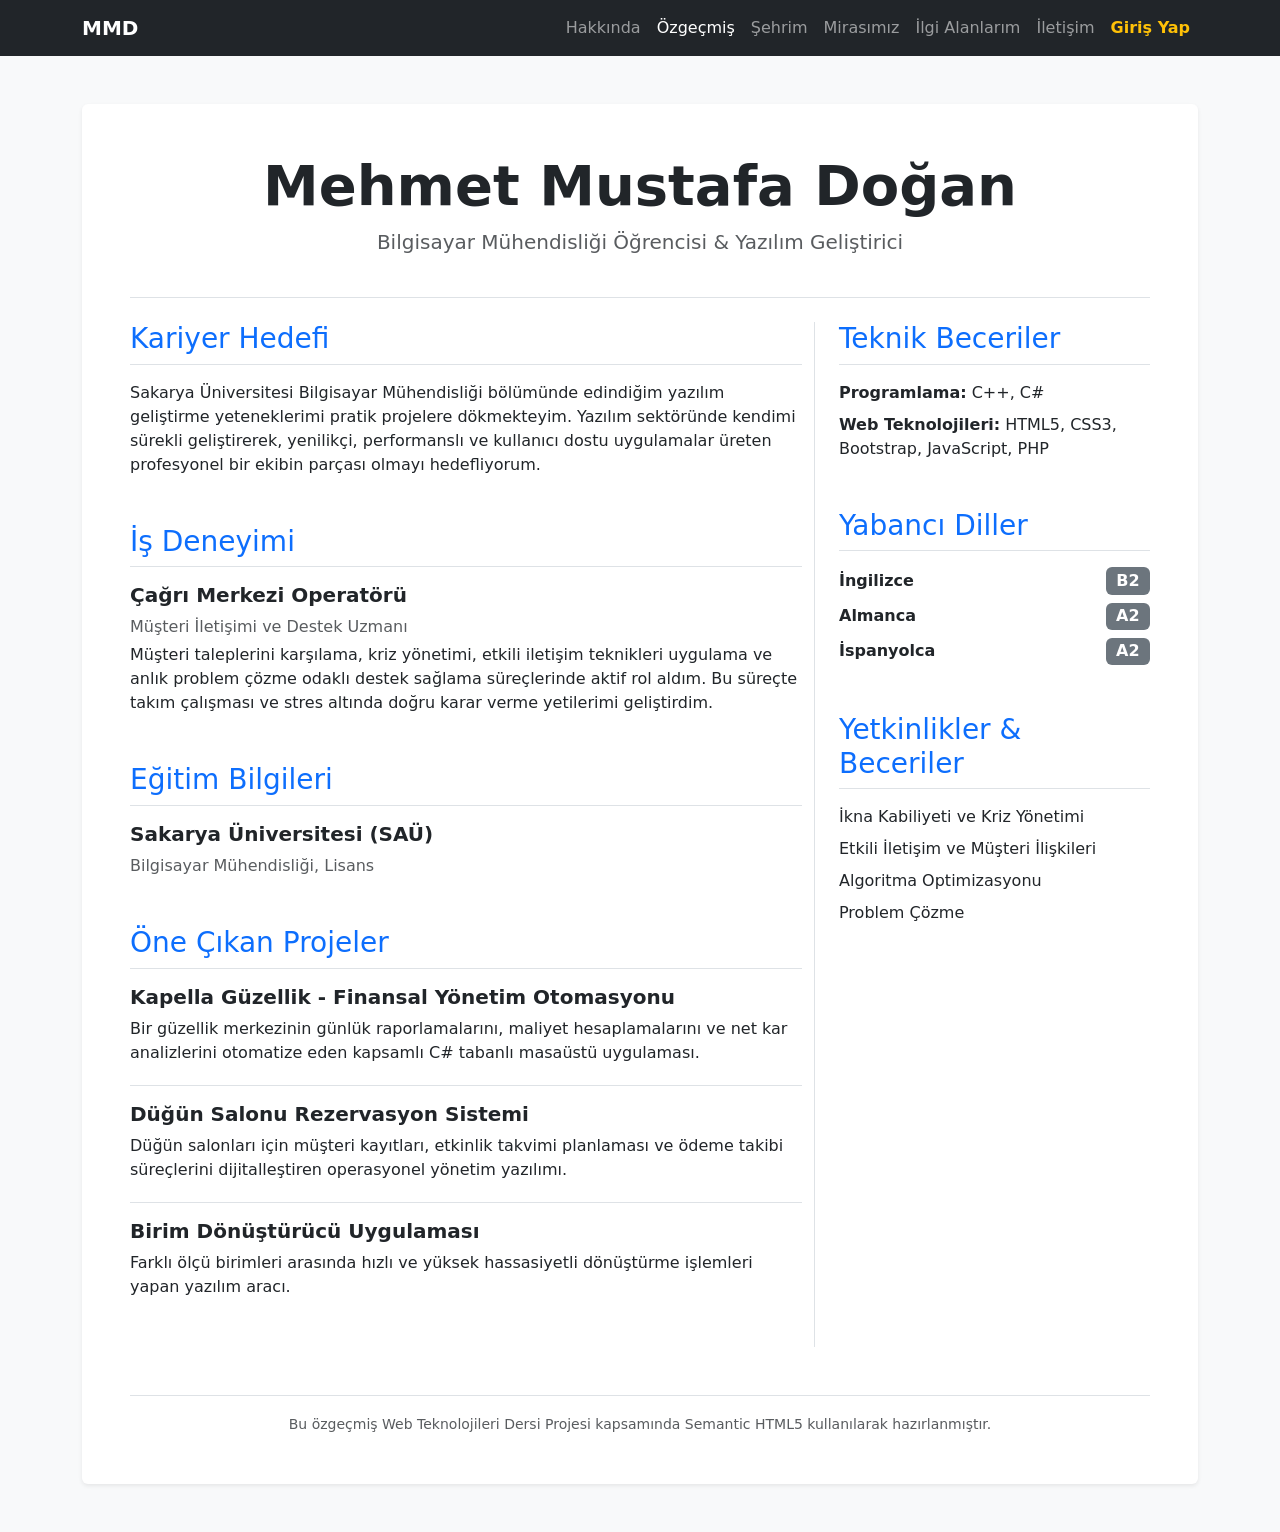
==== cv.html @ 3327d878 "CV güncellemesi eklendi" ====
<!DOCTYPE html>
<html lang="tr">
<head>
    <meta charset="UTF-8">
    <meta name="viewport" content="width=device-width, initial-scale=1.0">
    <title>Özgeçmiş | Mehmet Mustafa Doğan</title>
    <!-- Bootstrap CSS -->
    <link href="https://cdn.jsdelivr.net/npm/bootstrap@5.3.3/dist/css/bootstrap.min.css" rel="stylesheet">
    <link rel="stylesheet" href="style.css">
</head>
<body class="bg-light">

    <!-- Üst Menü (Navbar) -->
    <nav class="navbar navbar-expand-lg navbar-dark bg-dark">
        <div class="container">
            <a class="navbar-brand fw-bold" href="index.html">MMD</a>
            <button class="navbar-toggler" type="button" data-bs-toggle="collapse" data-bs-target="#navbarNav">
                <span class="navbar-toggler-icon"></span>
            </button>
            <div class="collapse navbar-collapse" id="navbarNav">
                <ul class="navbar-nav ms-auto">
                    <li class="nav-item"><a class="nav-link" href="index.html">Hakkında</a></li>
                    <li class="nav-item"><a class="nav-link active" href="cv.html">Özgeçmiş</a></li>
                    <li class="nav-item"><a class="nav-link" href="sehrim.html">Şehrim</a></li>
                    <li class="nav-item"><a class="nav-link" href="miras.html">Mirasımız</a></li>
                    <li class="nav-item"><a class="nav-link" href="ilgialanlari.html">İlgi Alanlarım</a></li>
                    <li class="nav-item"><a class="nav-link" href="iletisim.html">İletişim</a></li>
                    <li class="nav-item"><a class="nav-link text-warning fw-bold" href="login.html">Giriş Yap</a></li>
                </ul>
            </div>
        </div>
    </nav>

    <!-- CV Ana İçeriği (Semantik Etiketler Kullanıldı) -->
    <main class="container mt-5 mb-5">
        <div class="bg-white p-5 rounded shadow-sm">
            
            <!-- Başlık Semantiği -->
            <header class="text-center border-bottom pb-4 mb-4">
                <h1 class="display-4 fw-bold">Mehmet Mustafa Doğan</h1>
                <p class="lead text-muted">Bilgisayar Mühendisliği Öğrencisi & Yazılım Geliştirici</p>
            </header>

            <div class="row">
                <!-- Sol Kolon: Eğitim, Deneyim ve Projeler -->
                <div class="col-md-8">
                    
                    <!-- Kariyer Hedefi Bölümü -->
                    <section class="mb-5">
                        <h3 class="text-primary border-bottom pb-2">Kariyer Hedefi</h3>
                        <article class="mt-3">
                            <p>Sakarya Üniversitesi Bilgisayar Mühendisliği bölümünde edindiğim yazılım geliştirme yeteneklerimi pratik projelere dökmekteyim. Yazılım sektöründe kendimi sürekli geliştirerek, yenilikçi, performanslı ve kullanıcı dostu uygulamalar üreten profesyonel bir ekibin parçası olmayı hedefliyorum.</p>
                        </article>
                    </section>

                    <!-- İş Deneyimi Bölümü -->
                    <section class="mb-5">
                        <h3 class="text-primary border-bottom pb-2">İş Deneyimi</h3>
                        <article class="mt-3">
                            <h5 class="fw-bold">Çağrı Merkezi Operatörü</h5>
                            <p class="text-muted mb-1">Müşteri İletişimi ve Destek Uzmanı</p>
                            <p class="mb-1">Müşteri taleplerini karşılama, kriz yönetimi, etkili iletişim teknikleri uygulama ve anlık problem çözme odaklı destek sağlama süreçlerinde aktif rol aldım. Bu süreçte takım çalışması ve stres altında doğru karar verme yetilerimi geliştirdim.</p>
                        </article>
                    </section>

                    <!-- Eğitim Bölümü -->
                    <section class="mb-5">
                        <h3 class="text-primary border-bottom pb-2">Eğitim Bilgileri</h3>
                        <article class="mt-3">
                            <h5 class="fw-bold">Sakarya Üniversitesi (SAÜ)</h5>
                            <p class="text-muted mb-1">Bilgisayar Mühendisliği, Lisans</p>
                        </article>
                    </section>

                    <!-- Projeler Bölümü -->
                    <section class="mb-5">
                        <h3 class="text-primary border-bottom pb-2">Öne Çıkan Projeler</h3>
                        
                        <article class="mt-3 mb-3 border-bottom pb-3">
                            <h5 class="fw-bold">Kapella Güzellik - Finansal Yönetim Otomasyonu</h5>
                            <p class="mb-1">Bir güzellik merkezinin günlük raporlamalarını, maliyet hesaplamalarını ve net kar analizlerini otomatize eden kapsamlı C# tabanlı masaüstü uygulaması.</p>
                        </article>
                        
                        <article class="mt-3 mb-3 border-bottom pb-3">
                            <h5 class="fw-bold">Düğün Salonu Rezervasyon Sistemi</h5>
                            <p class="mb-1">Düğün salonları için müşteri kayıtları, etkinlik takvimi planlaması ve ödeme takibi süreçlerini dijitalleştiren operasyonel yönetim yazılımı.</p>
                        </article>

                        <article class="mt-3 mb-3">
                            <h5 class="fw-bold">Birim Dönüştürücü Uygulaması</h5>
                            <p class="mb-1">Farklı ölçü birimleri arasında hızlı ve yüksek hassasiyetli dönüştürme işlemleri yapan yazılım aracı.</p>
                        </article>
                    </section>
                </div>

                <!-- Sağ Kolon: Yetenekler ve Diller -->
                <aside class="col-md-4 border-start ps-md-4">
                    <!-- Teknik Beceriler -->
                    <section>
                        <h3 class="text-primary border-bottom pb-2">Teknik Beceriler</h3>
                        <ul class="list-unstyled mt-3">
                            <li class="mb-2"><strong>Programlama:</strong> C++, C#</li>
                            <li class="mb-2"><strong>Web Teknolojileri:</strong> HTML5, CSS3, Bootstrap, JavaScript, PHP</li>
                        </ul>
                    </section>

                    <!-- Yabancı Diller Bölümü -->
                    <section class="mt-5">
                        <h3 class="text-primary border-bottom pb-2">Yabancı Diller</h3>
                        <ul class="list-unstyled mt-3">
                            <li class="mb-2 d-flex justify-content-between align-items-center">
                                <strong>İngilizce</strong> <span class="badge bg-secondary fs-6">B2</span>
                            </li>
                            <li class="mb-2 d-flex justify-content-between align-items-center">
                                <strong>Almanca</strong> <span class="badge bg-secondary fs-6">A2</span>
                            </li>
                            <li class="mb-2 d-flex justify-content-between align-items-center">
                                <strong>İspanyolca</strong> <span class="badge bg-secondary fs-6">A2</span>
                            </li>
                        </ul>
                    </section>

                    <!-- Yetkinlikler Bölümü -->
                    <section class="mt-5">
                        <h3 class="text-primary border-bottom pb-2">Yetkinlikler & Beceriler</h3>
                        <ul class="list-unstyled mt-3">
                            <li class="mb-2">İkna Kabiliyeti ve Kriz Yönetimi</li>
                            <li class="mb-2">Etkili İletişim ve Müşteri İlişkileri</li>
                            <li class="mb-2">Algoritma Optimizasyonu</li>
                            <li class="mb-2">Problem Çözme</li>
                        </ul>
                    </section>
                </aside>
            </div>
            
            <!-- Alt Bilgi Semantiği -->
            <footer class="text-center mt-5 pt-3 border-top text-muted">
                <small>Bu özgeçmiş Web Teknolojileri Dersi Projesi kapsamında Semantic HTML5 kullanılarak hazırlanmıştır.</small>
            </footer>

        </div>
    </main>

    <!-- Bootstrap JS -->
    <script src="https://cdn.jsdelivr.net/npm/bootstrap@5.3.3/dist/js/bootstrap.bundle.min.js"></script>
</body>
</html>
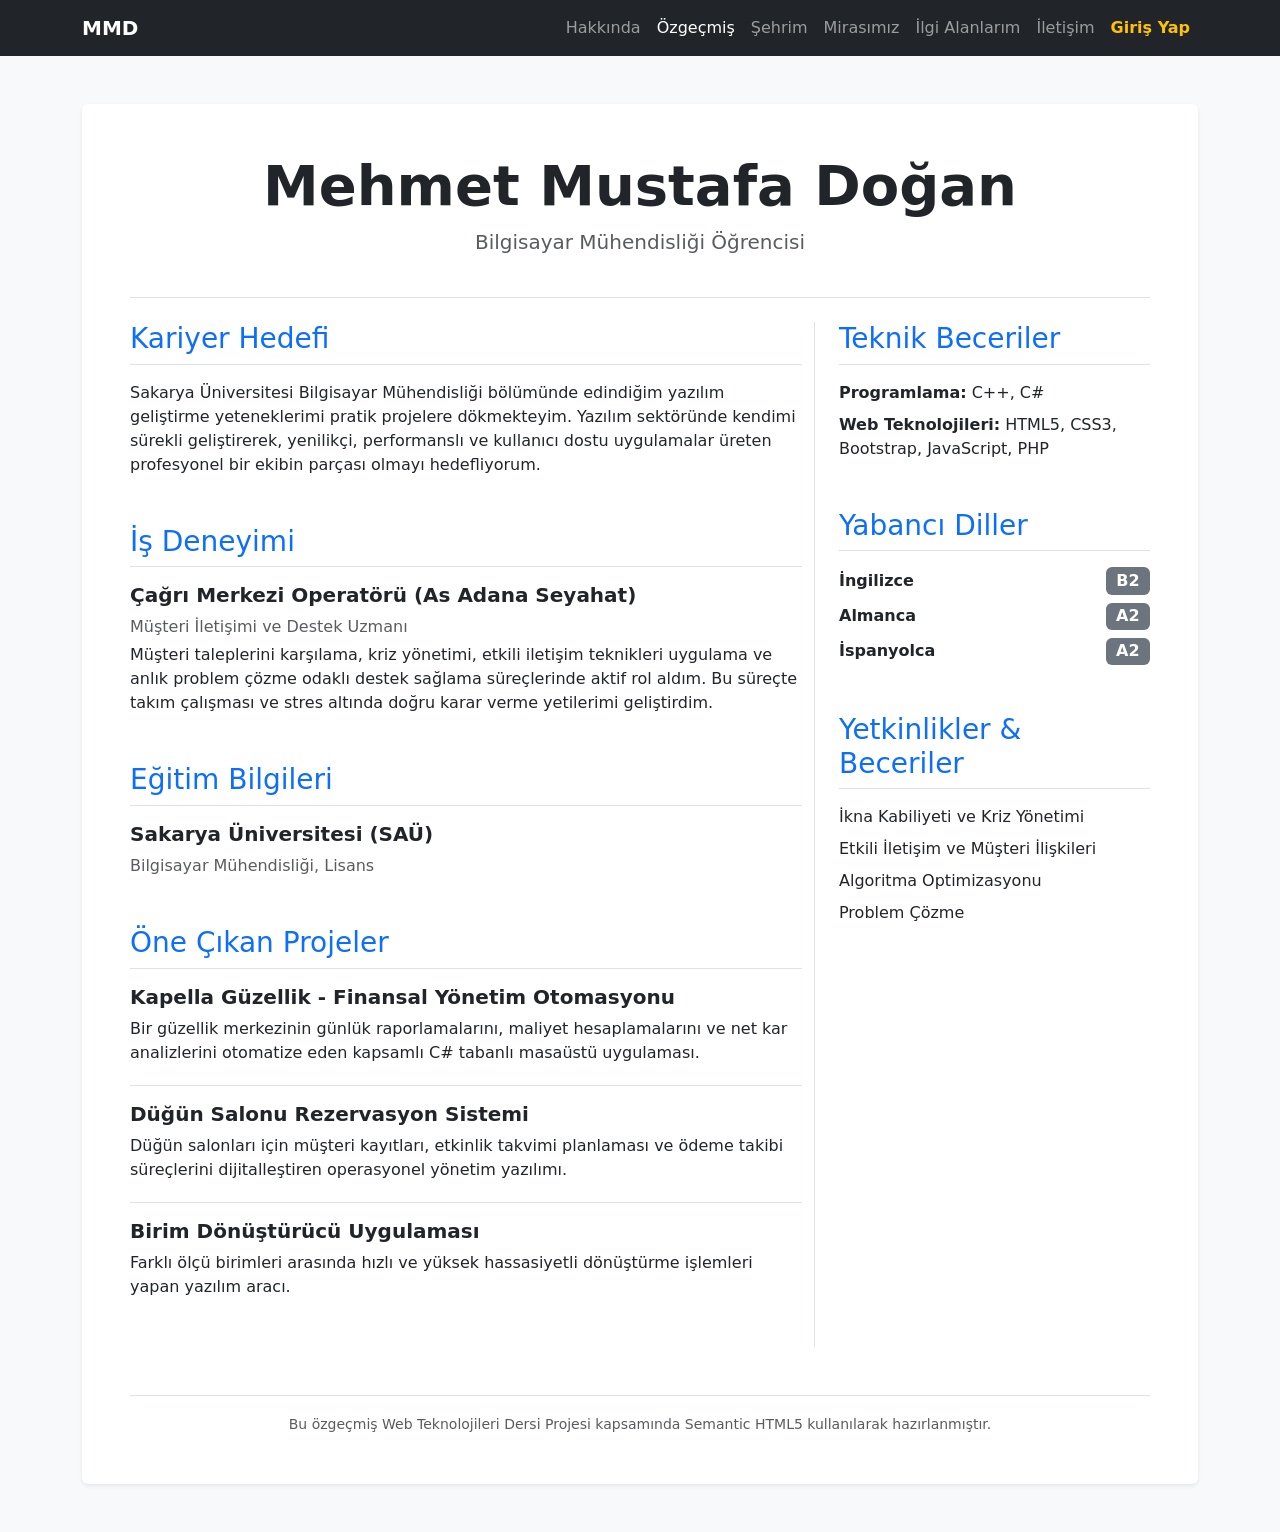
==== commit b2d8825a: "sehrim sayfasi eklendi" ====
--- a/cv.html
+++ b/cv.html
@@ -38,7 +38,7 @@
             <!-- Başlık Semantiği -->
             <header class="text-center border-bottom pb-4 mb-4">
                 <h1 class="display-4 fw-bold">Mehmet Mustafa Doğan</h1>
-                <p class="lead text-muted">Bilgisayar Mühendisliği Öğrencisi & Yazılım Geliştirici</p>
+                <p class="lead text-muted">Bilgisayar Mühendisliği Öğrencisi</p>
             </header>
 
             <div class="row">
@@ -57,7 +57,7 @@
                     <section class="mb-5">
                         <h3 class="text-primary border-bottom pb-2">İş Deneyimi</h3>
                         <article class="mt-3">
-                            <h5 class="fw-bold">Çağrı Merkezi Operatörü</h5>
+                            <h5 class="fw-bold">Çağrı Merkezi Operatörü (As Adana Seyahat)</h5>
                             <p class="text-muted mb-1">Müşteri İletişimi ve Destek Uzmanı</p>
                             <p class="mb-1">Müşteri taleplerini karşılama, kriz yönetimi, etkili iletişim teknikleri uygulama ve anlık problem çözme odaklı destek sağlama süreçlerinde aktif rol aldım. Bu süreçte takım çalışması ve stres altında doğru karar verme yetilerimi geliştirdim.</p>
                         </article>
--- a/style.css
+++ b/style.css
@@ -0,0 +1 @@
+/* Özel CSS kodlarımız buraya eklenecek */
